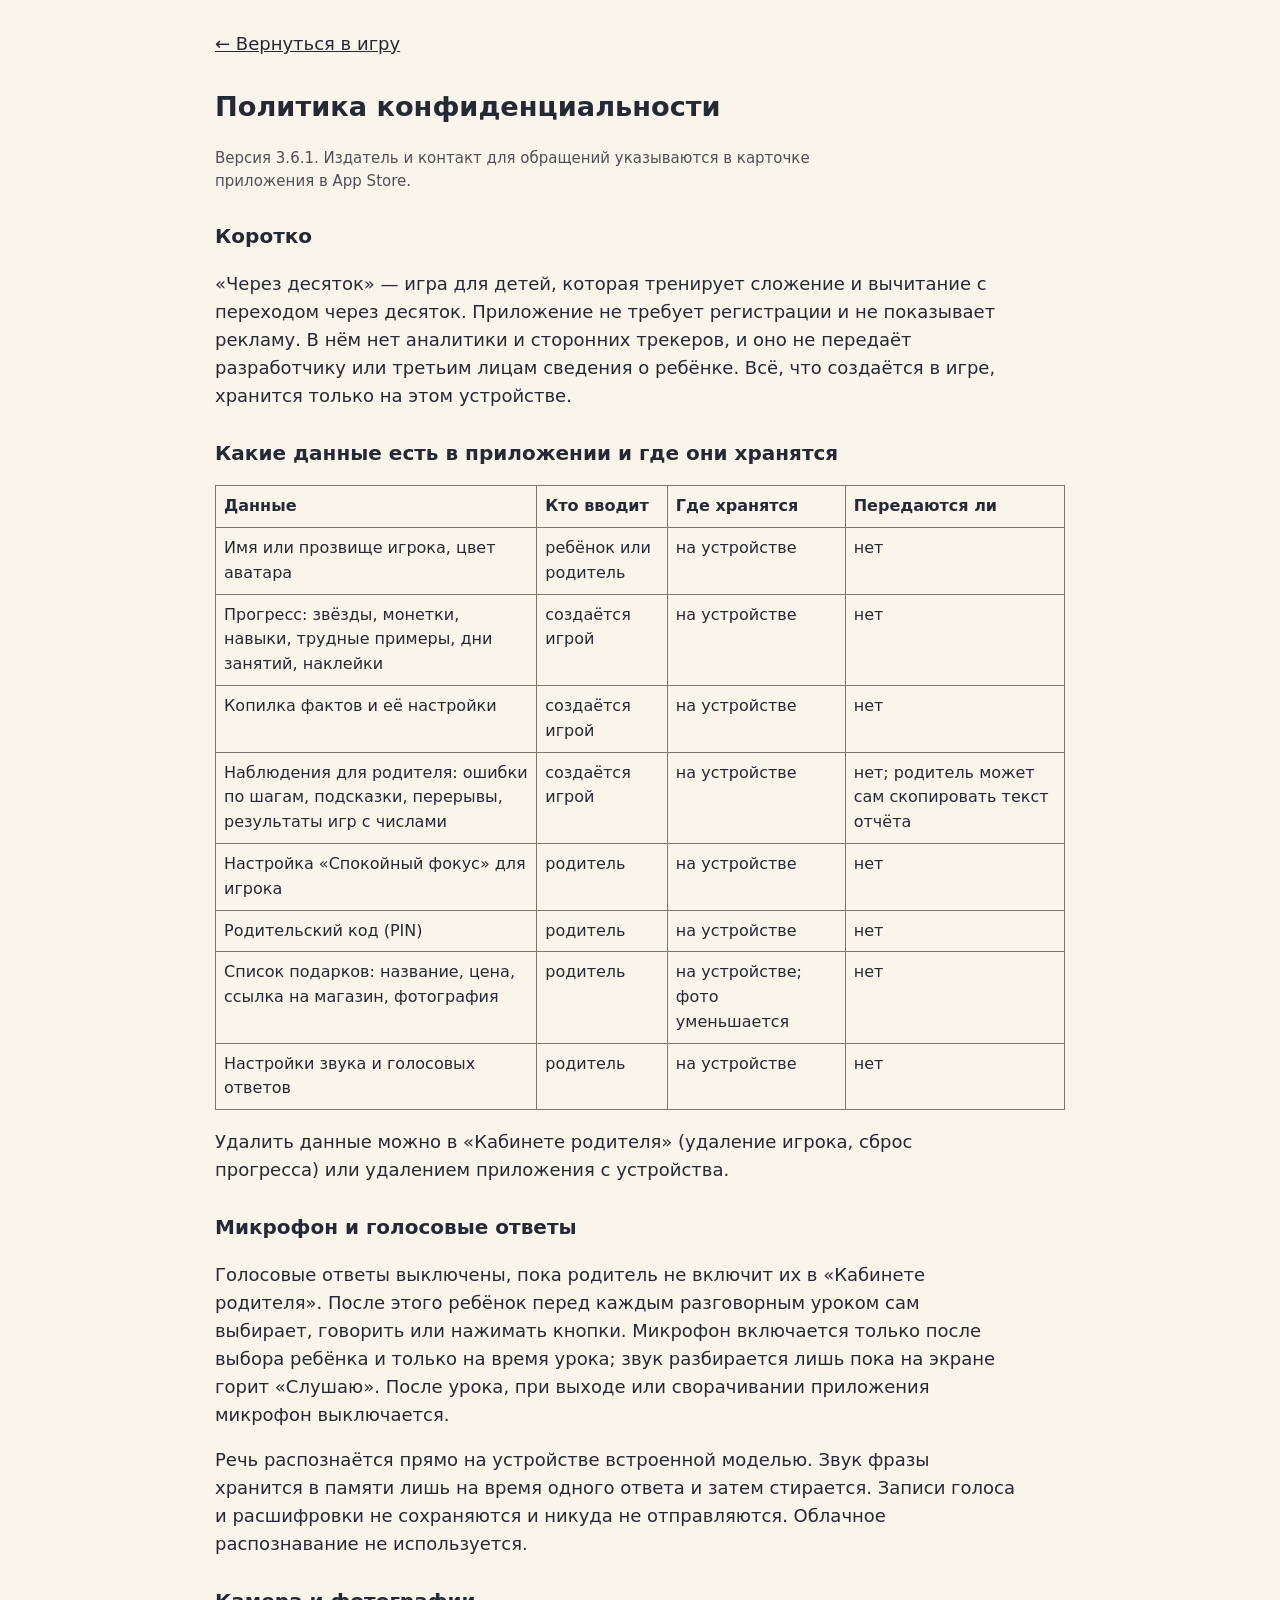
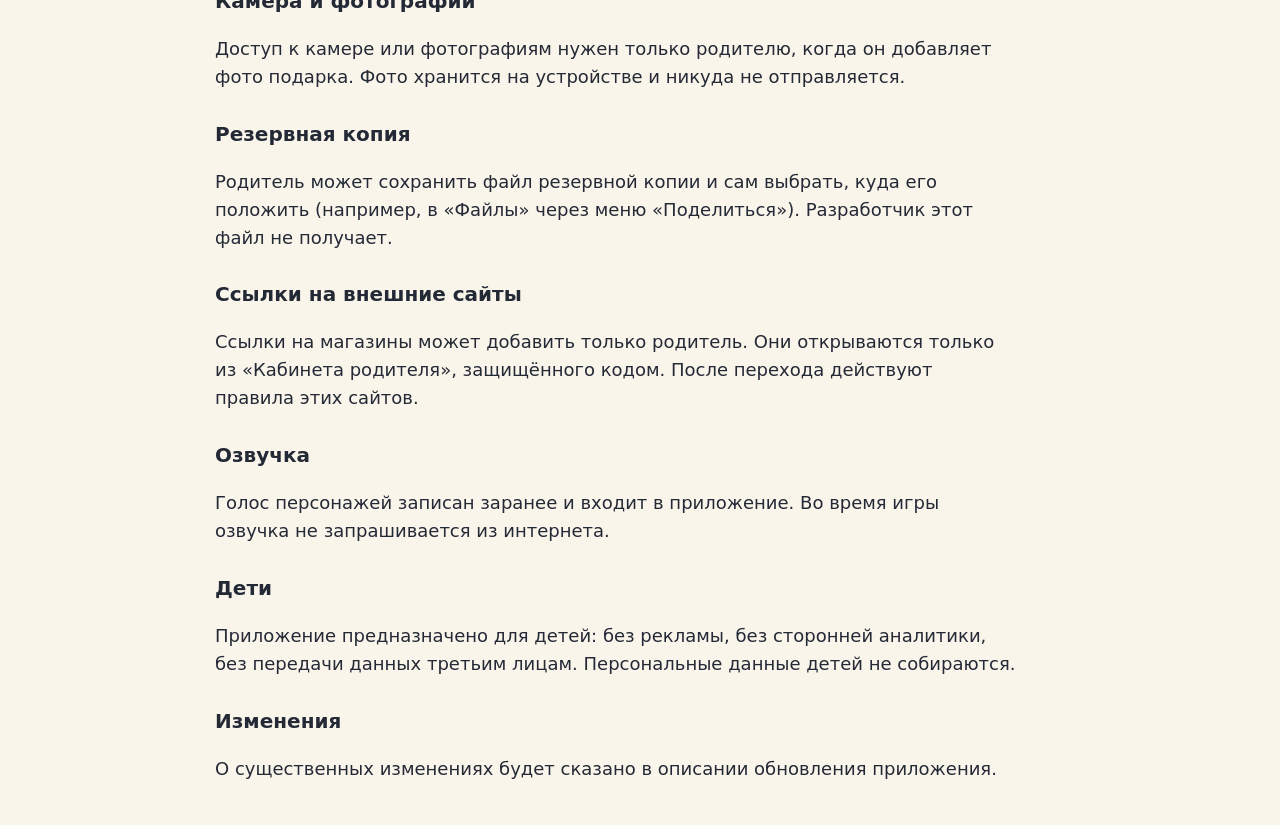
==== privacy.html @ 487e9ee4 "3.6.1 (build 11): adult gate, purchase confirmation, in-app privacy page, compact task layout, Denis" ====
<!doctype html>
<html lang="ru">
<head>
<meta charset="utf-8">
<meta name="viewport" content="width=device-width,initial-scale=1,viewport-fit=cover">
<meta name="color-scheme" content="light dark">
<title>Конфиденциальность · Через десяток</title>
<style>
body{margin:0;background:#faf5eb;color:#242936;font:18px/1.55 system-ui,sans-serif;padding:max(20px,env(safe-area-inset-top)) max(20px,env(safe-area-inset-right)) max(24px,env(safe-area-inset-bottom)) max(20px,env(safe-area-inset-left))}main{max-width:850px;margin:auto}a{display:inline-flex;align-items:center;min-height:48px;color:inherit}h1{font-size:1.7rem}details{margin:12px 0;border:1px solid #817566;border-radius:14px;overflow:hidden}summary{padding:16px;cursor:pointer;font-weight:650;min-height:28px}summary:focus-visible,a:focus-visible{outline:3px solid #257a51;outline-offset:3px}pre{margin:0;padding:16px;border-top:1px solid #817566;font:14px/1.6 ui-monospace,monospace;white-space:pre-wrap;overflow-wrap:anywhere}p{max-width:70ch}@media(prefers-color-scheme:dark){body{background:#1b2028;color:#f2eee7}}
table{border-collapse:collapse;width:100%;font-size:16px}th,td{border:1px solid #817566;padding:8px;text-align:left;vertical-align:top}h2{font-size:1.25rem;margin-top:28px}.note{font-size:15px;opacity:.8}h1{hyphens:auto;overflow-wrap:break-word}@media(max-width:360px){h1{font-size:1.4rem}}@media(max-width:640px){table,tbody,tr,td{display:block;width:auto}tr:first-child{display:none}tr{border:1px solid #817566;border-radius:12px;margin:10px 0;padding:6px 10px}td{border:0;padding:4px 0}td:before{content:attr(data-label) ": ";font-weight:700}}
</style>
</head>
<body><main>
<a href="./index.html">← Вернуться в игру</a>
<h1>Политика конфиденциальности</h1>
<p class="note">Версия 3.6.1. Издатель и контакт для обращений указываются в карточке приложения в App Store.</p>
<h2>Коротко</h2>
<p>«Через десяток» — игра для детей, которая тренирует сложение и вычитание с переходом через десяток. Приложение не требует регистрации и не показывает рекламу. В нём нет аналитики и сторонних трекеров, и оно не передаёт разработчику или третьим лицам сведения о ребёнке. Всё, что создаётся в игре, хранится только на этом устройстве.</p>
<h2>Какие данные есть в приложении и где они хранятся</h2>
<table>
<tr><th>Данные</th><th>Кто вводит</th><th>Где хранятся</th><th>Передаются ли</th></tr>
<tr><td data-label="Данные">Имя или прозвище игрока, цвет аватара</td><td data-label="Кто вводит">ребёнок или родитель</td><td data-label="Где хранятся">на устройстве</td><td data-label="Передаются ли">нет</td></tr>
<tr><td data-label="Данные">Прогресс: звёзды, монетки, навыки, трудные примеры, дни занятий, наклейки</td><td data-label="Кто вводит">создаётся игрой</td><td data-label="Где хранятся">на устройстве</td><td data-label="Передаются ли">нет</td></tr>
<tr><td data-label="Данные">Копилка фактов и её настройки</td><td data-label="Кто вводит">создаётся игрой</td><td data-label="Где хранятся">на устройстве</td><td data-label="Передаются ли">нет</td></tr>
<tr><td data-label="Данные">Наблюдения для родителя: ошибки по шагам, подсказки, перерывы, результаты игр с числами</td><td data-label="Кто вводит">создаётся игрой</td><td data-label="Где хранятся">на устройстве</td><td data-label="Передаются ли">нет; родитель может сам скопировать текст отчёта</td></tr>
<tr><td data-label="Данные">Настройка «Спокойный фокус» для игрока</td><td data-label="Кто вводит">родитель</td><td data-label="Где хранятся">на устройстве</td><td data-label="Передаются ли">нет</td></tr>
<tr><td data-label="Данные">Родительский код (PIN)</td><td data-label="Кто вводит">родитель</td><td data-label="Где хранятся">на устройстве</td><td data-label="Передаются ли">нет</td></tr>
<tr><td data-label="Данные">Список подарков: название, цена, ссылка на магазин, фотография</td><td data-label="Кто вводит">родитель</td><td data-label="Где хранятся">на устройстве; фото уменьшается</td><td data-label="Передаются ли">нет</td></tr>
<tr><td data-label="Данные">Настройки звука и голосовых ответов</td><td data-label="Кто вводит">родитель</td><td data-label="Где хранятся">на устройстве</td><td data-label="Передаются ли">нет</td></tr>
</table>
<p>Удалить данные можно в «Кабинете родителя» (удаление игрока, сброс прогресса) или удалением приложения с устройства.</p>
<h2>Микрофон и голосовые ответы</h2>
<p>Голосовые ответы выключены, пока родитель не включит их в «Кабинете родителя». После этого ребёнок перед каждым разговорным уроком сам выбирает, говорить или нажимать кнопки. Микрофон включается только после выбора ребёнка и только на время урока; звук разбирается лишь пока на экране горит «Слушаю». После урока, при выходе или сворачивании приложения микрофон выключается.</p>
<p>Речь распознаётся прямо на устройстве встроенной моделью. Звук фразы хранится в памяти лишь на время одного ответа и затем стирается. Записи голоса и расшифровки не сохраняются и никуда не отправляются. Облачное распознавание не используется.</p>
<h2>Камера и фотографии</h2>
<p>Доступ к камере или фотографиям нужен только родителю, когда он добавляет фото подарка. Фото хранится на устройстве и никуда не отправляется.</p>
<h2>Резервная копия</h2>
<p>Родитель может сохранить файл резервной копии и сам выбрать, куда его положить (например, в «Файлы» через меню «Поделиться»). Разработчик этот файл не получает.</p>
<h2>Ссылки на внешние сайты</h2>
<p>Ссылки на магазины может добавить только родитель. Они открываются только из «Кабинета родителя», защищённого кодом. После перехода действуют правила этих сайтов.</p>
<h2>Озвучка</h2>
<p>Голос персонажей записан заранее и входит в приложение. Во время игры озвучка не запрашивается из интернета.</p>
<h2>Дети</h2>
<p>Приложение предназначено для детей: без рекламы, без сторонней аналитики, без передачи данных третьим лицам. Персональные данные детей не собираются.</p>
<h2>Изменения</h2>
<p>О существенных изменениях будет сказано в описании обновления приложения.</p>
</main></body></html>
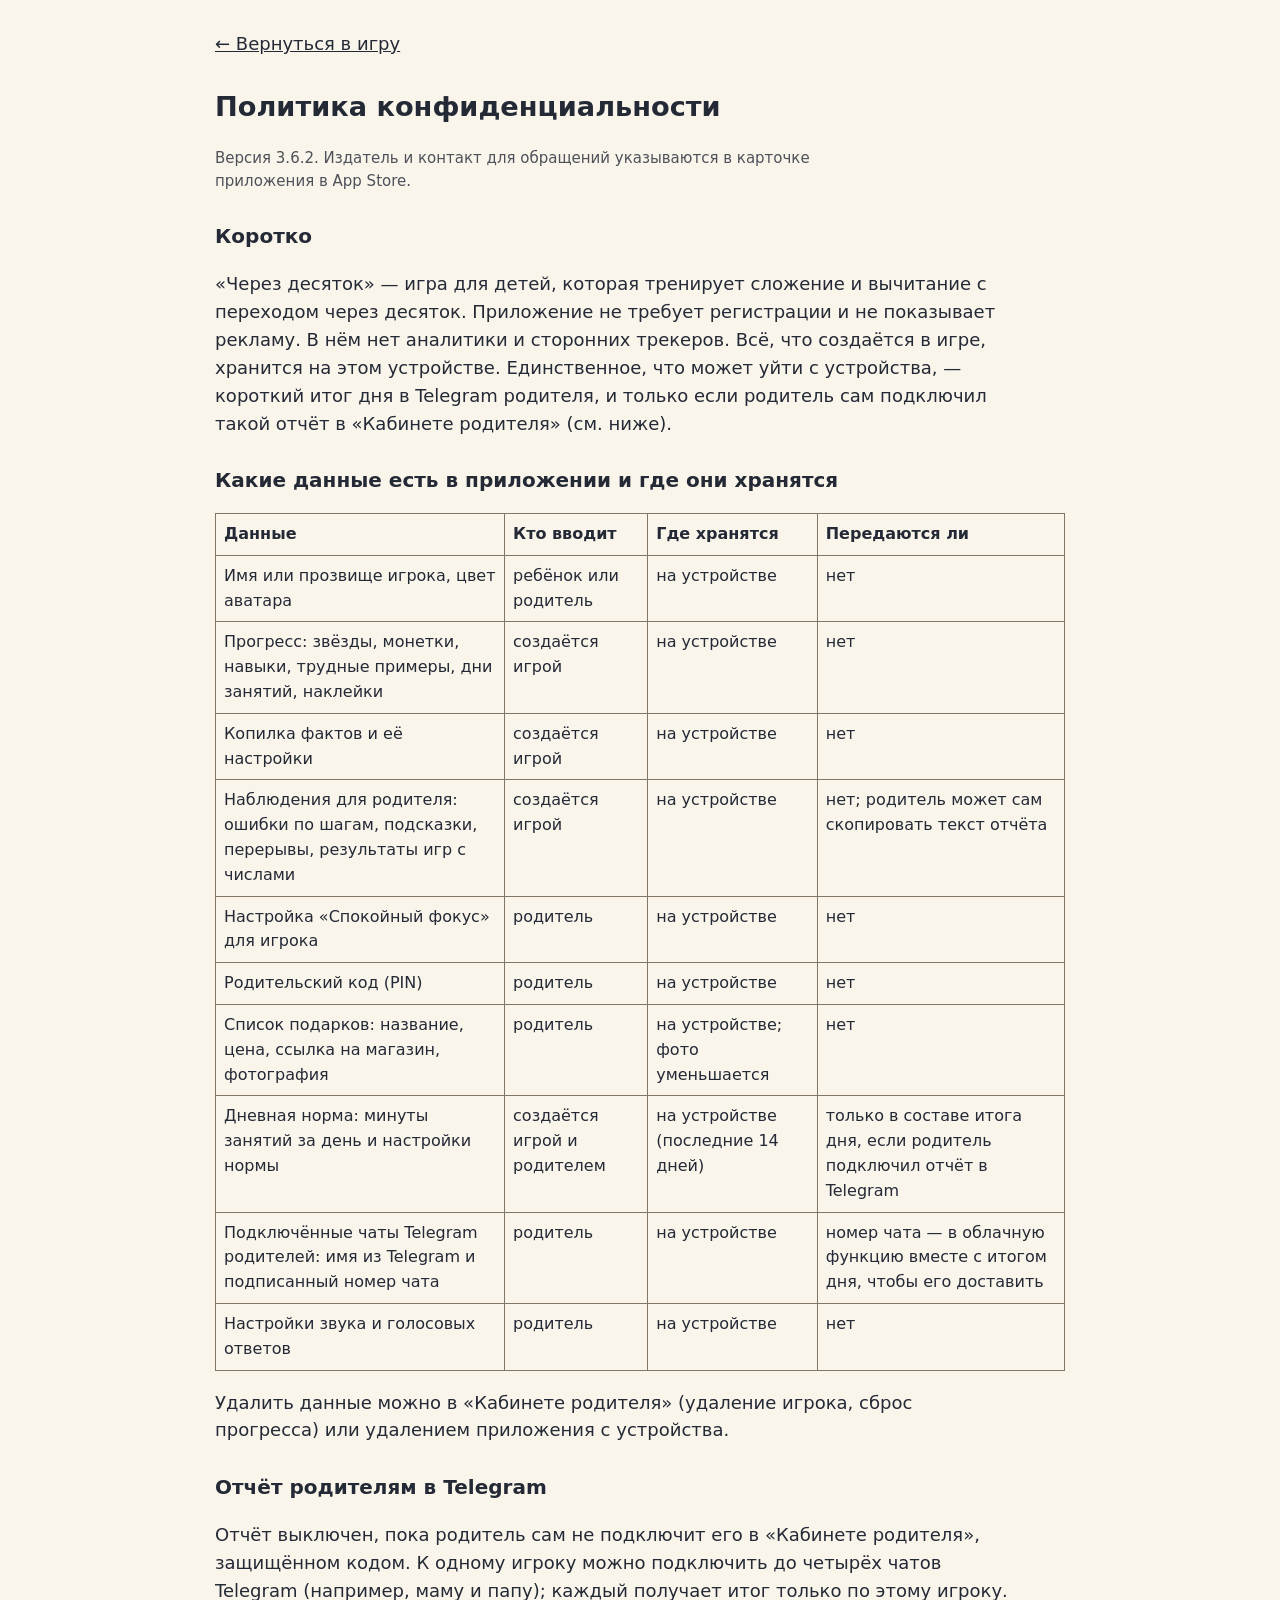
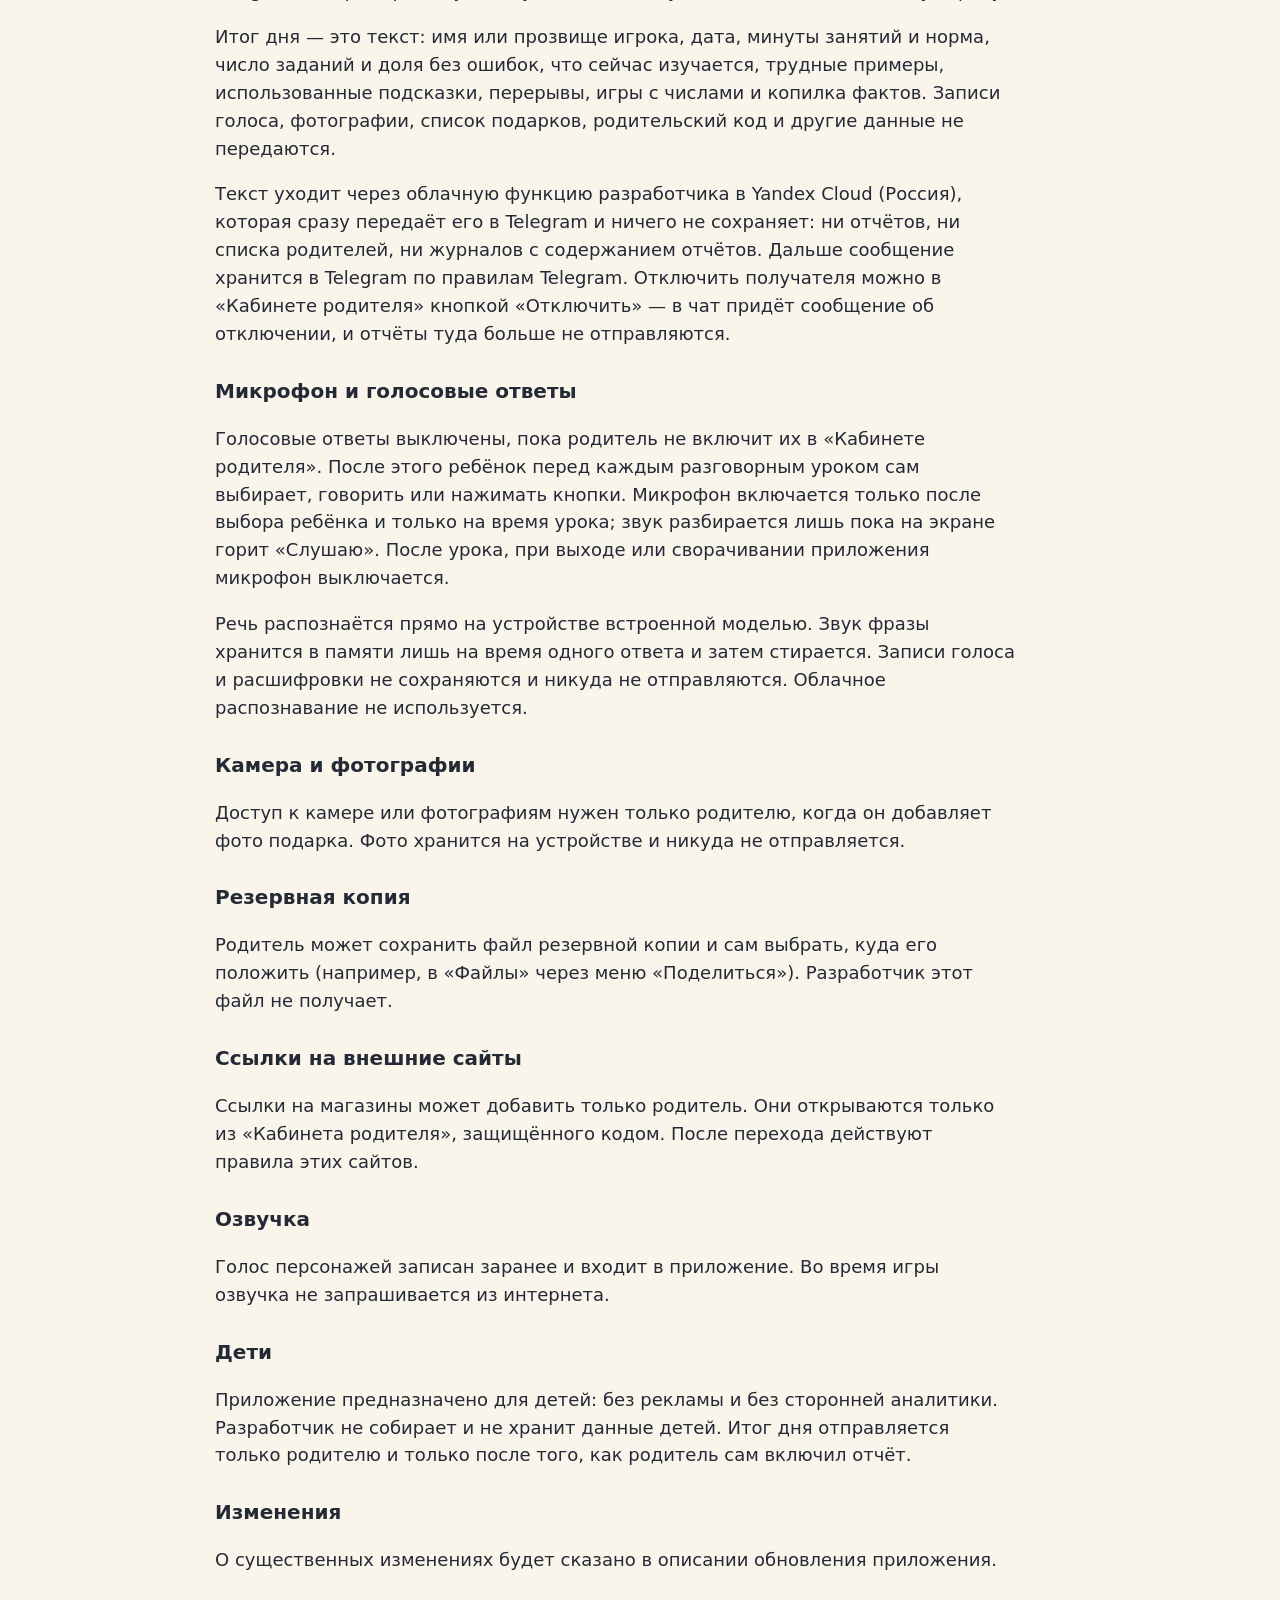
==== commit 90175b4f: "3.6.2 (build 12): daily goal with soft stop, parent Telegram report (inactive until bot is deployed)" ====
--- a/privacy.html
+++ b/privacy.html
@@ -13,9 +13,9 @@
 <body><main>
 <a href="./index.html">← Вернуться в игру</a>
 <h1>Политика конфиденциальности</h1>
-<p class="note">Версия 3.6.1. Издатель и контакт для обращений указываются в карточке приложения в App Store.</p>
+<p class="note">Версия 3.6.2. Издатель и контакт для обращений указываются в карточке приложения в App Store.</p>
 <h2>Коротко</h2>
-<p>«Через десяток» — игра для детей, которая тренирует сложение и вычитание с переходом через десяток. Приложение не требует регистрации и не показывает рекламу. В нём нет аналитики и сторонних трекеров, и оно не передаёт разработчику или третьим лицам сведения о ребёнке. Всё, что создаётся в игре, хранится только на этом устройстве.</p>
+<p>«Через десяток» — игра для детей, которая тренирует сложение и вычитание с переходом через десяток. Приложение не требует регистрации и не показывает рекламу. В нём нет аналитики и сторонних трекеров. Всё, что создаётся в игре, хранится на этом устройстве. Единственное, что может уйти с устройства, — короткий итог дня в Telegram родителя, и только если родитель сам подключил такой отчёт в «Кабинете родителя» (см. ниже).</p>
 <h2>Какие данные есть в приложении и где они хранятся</h2>
 <table>
 <tr><th>Данные</th><th>Кто вводит</th><th>Где хранятся</th><th>Передаются ли</th></tr>
@@ -26,9 +26,15 @@
 <tr><td data-label="Данные">Настройка «Спокойный фокус» для игрока</td><td data-label="Кто вводит">родитель</td><td data-label="Где хранятся">на устройстве</td><td data-label="Передаются ли">нет</td></tr>
 <tr><td data-label="Данные">Родительский код (PIN)</td><td data-label="Кто вводит">родитель</td><td data-label="Где хранятся">на устройстве</td><td data-label="Передаются ли">нет</td></tr>
 <tr><td data-label="Данные">Список подарков: название, цена, ссылка на магазин, фотография</td><td data-label="Кто вводит">родитель</td><td data-label="Где хранятся">на устройстве; фото уменьшается</td><td data-label="Передаются ли">нет</td></tr>
+<tr><td data-label="Данные">Дневная норма: минуты занятий за день и настройки нормы</td><td data-label="Кто вводит">создаётся игрой и родителем</td><td data-label="Где хранятся">на устройстве (последние 14 дней)</td><td data-label="Передаются ли">только в составе итога дня, если родитель подключил отчёт в Telegram</td></tr>
+<tr><td data-label="Данные">Подключённые чаты Telegram родителей: имя из Telegram и подписанный номер чата</td><td data-label="Кто вводит">родитель</td><td data-label="Где хранятся">на устройстве</td><td data-label="Передаются ли">номер чата — в облачную функцию вместе с итогом дня, чтобы его доставить</td></tr>
 <tr><td data-label="Данные">Настройки звука и голосовых ответов</td><td data-label="Кто вводит">родитель</td><td data-label="Где хранятся">на устройстве</td><td data-label="Передаются ли">нет</td></tr>
 </table>
 <p>Удалить данные можно в «Кабинете родителя» (удаление игрока, сброс прогресса) или удалением приложения с устройства.</p>
+<h2>Отчёт родителям в Telegram</h2>
+<p>Отчёт выключен, пока родитель сам не подключит его в «Кабинете родителя», защищённом кодом. К одному игроку можно подключить до четырёх чатов Telegram (например, маму и папу); каждый получает итог только по этому игроку.</p>
+<p>Итог дня — это текст: имя или прозвище игрока, дата, минуты занятий и норма, число заданий и доля без ошибок, что сейчас изучается, трудные примеры, использованные подсказки, перерывы, игры с числами и копилка фактов. Записи голоса, фотографии, список подарков, родительский код и другие данные не передаются.</p>
+<p>Текст уходит через облачную функцию разработчика в Yandex Cloud (Россия), которая сразу передаёт его в Telegram и ничего не сохраняет: ни отчётов, ни списка родителей, ни журналов с содержанием отчётов. Дальше сообщение хранится в Telegram по правилам Telegram. Отключить получателя можно в «Кабинете родителя» кнопкой «Отключить» — в чат придёт сообщение об отключении, и отчёты туда больше не отправляются.</p>
 <h2>Микрофон и голосовые ответы</h2>
 <p>Голосовые ответы выключены, пока родитель не включит их в «Кабинете родителя». После этого ребёнок перед каждым разговорным уроком сам выбирает, говорить или нажимать кнопки. Микрофон включается только после выбора ребёнка и только на время урока; звук разбирается лишь пока на экране горит «Слушаю». После урока, при выходе или сворачивании приложения микрофон выключается.</p>
 <p>Речь распознаётся прямо на устройстве встроенной моделью. Звук фразы хранится в памяти лишь на время одного ответа и затем стирается. Записи голоса и расшифровки не сохраняются и никуда не отправляются. Облачное распознавание не используется.</p>
@@ -41,7 +47,7 @@
 <h2>Озвучка</h2>
 <p>Голос персонажей записан заранее и входит в приложение. Во время игры озвучка не запрашивается из интернета.</p>
 <h2>Дети</h2>
-<p>Приложение предназначено для детей: без рекламы, без сторонней аналитики, без передачи данных третьим лицам. Персональные данные детей не собираются.</p>
+<p>Приложение предназначено для детей: без рекламы и без сторонней аналитики. Разработчик не собирает и не хранит данные детей. Итог дня отправляется только родителю и только после того, как родитель сам включил отчёт.</p>
 <h2>Изменения</h2>
 <p>О существенных изменениях будет сказано в описании обновления приложения.</p>
 </main></body></html>
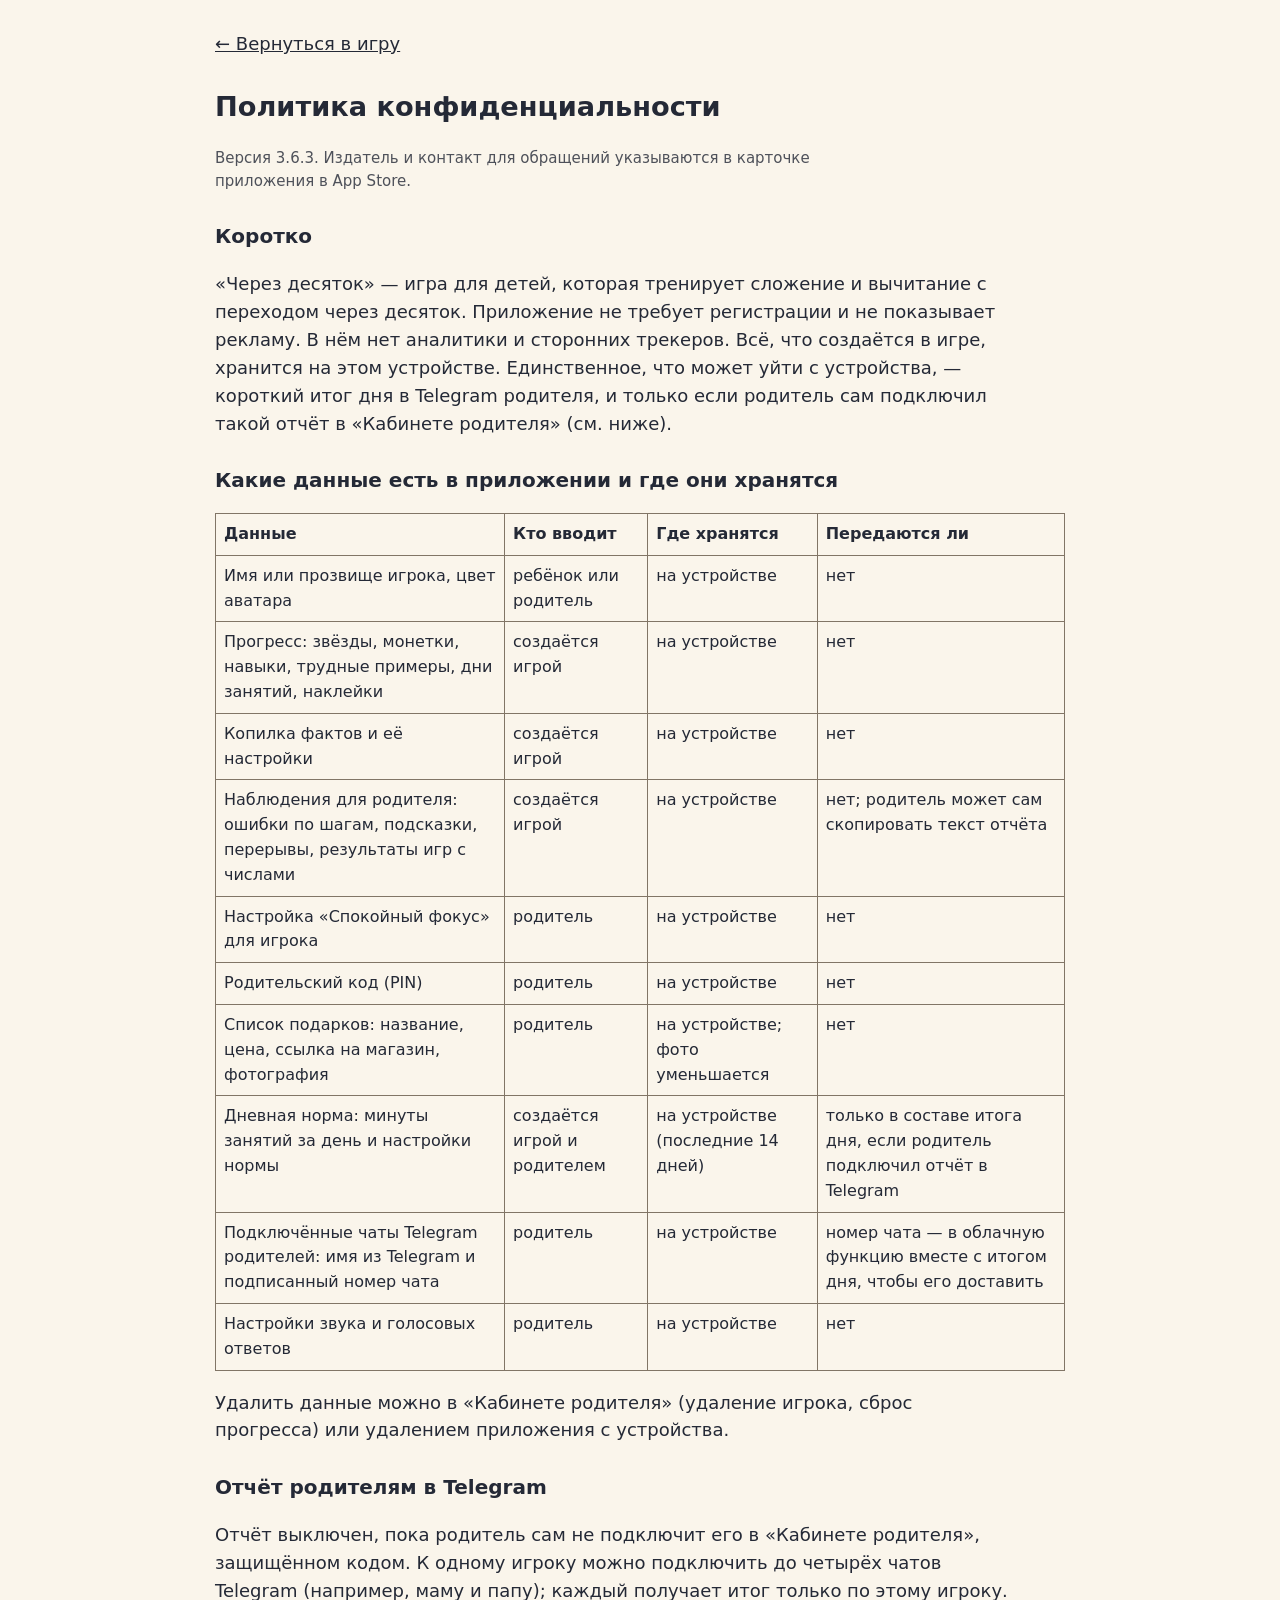
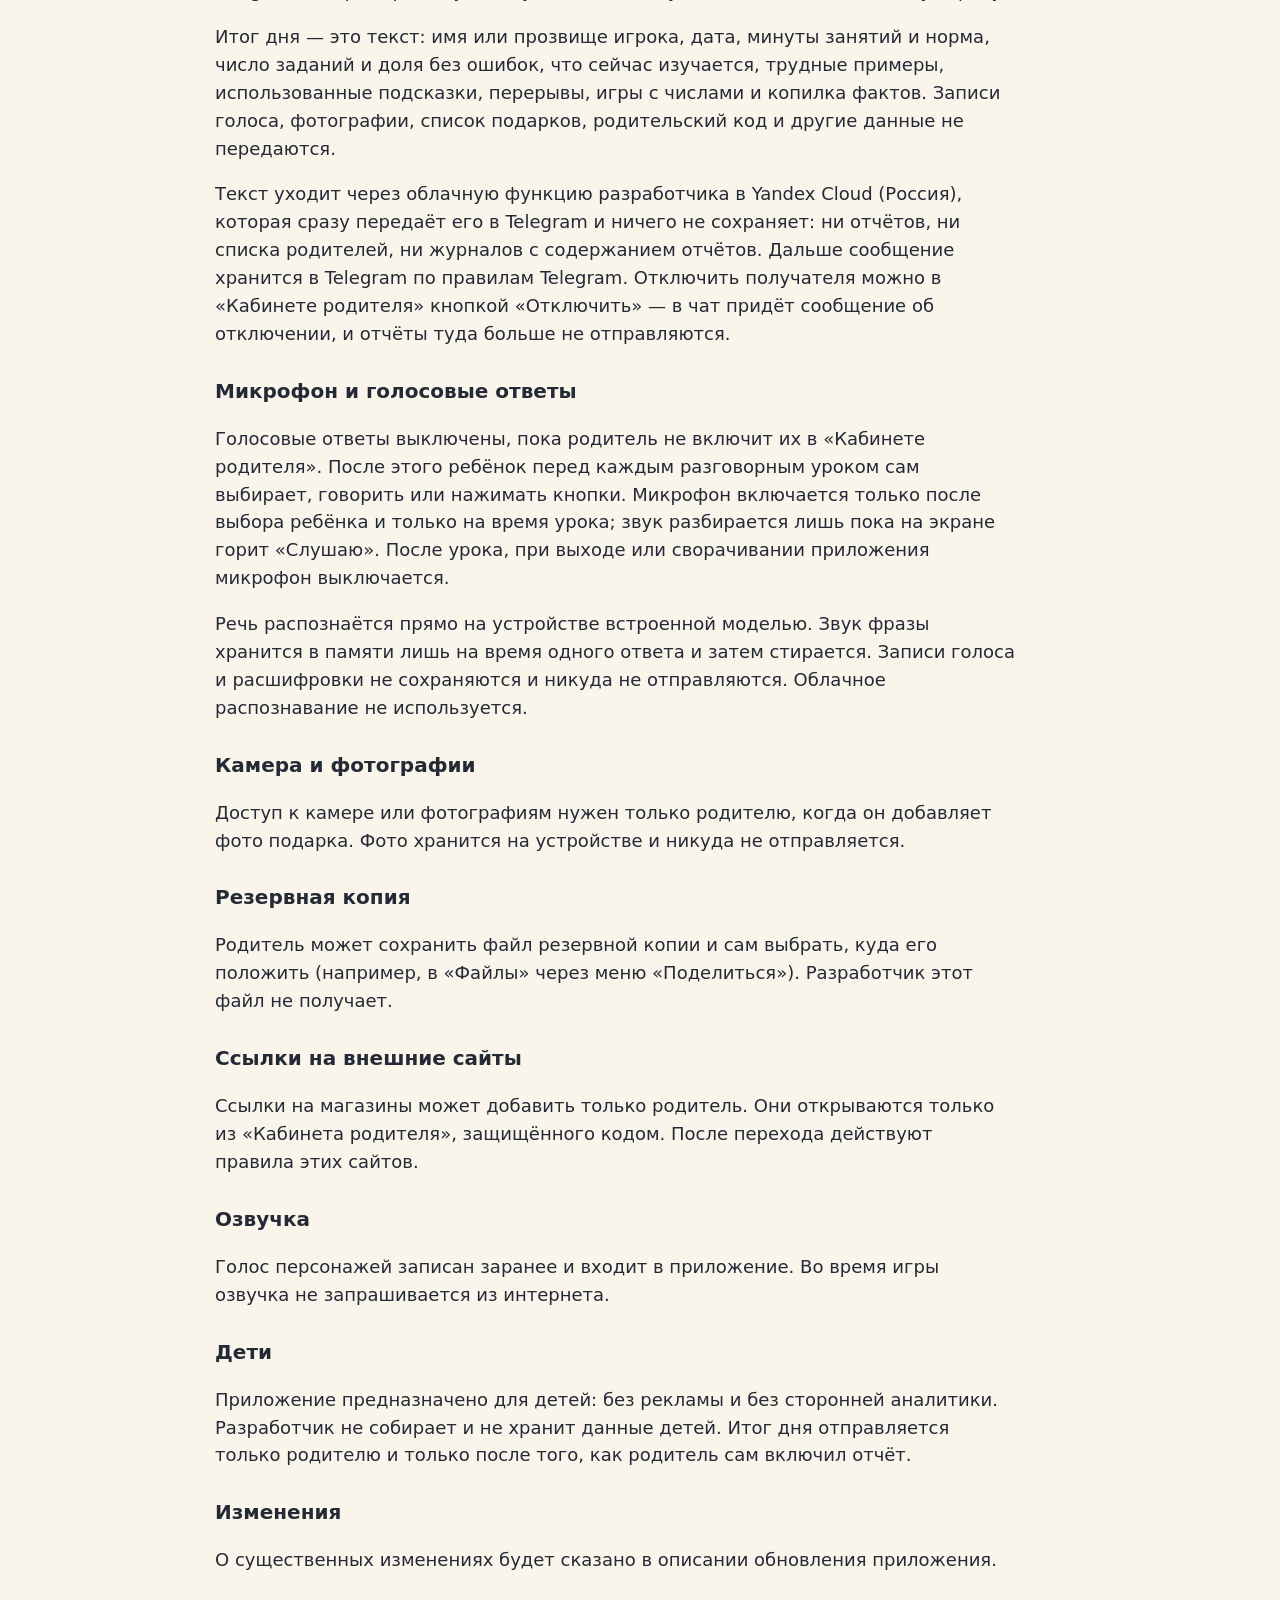
==== commit 8624b166: "3.6.3 (build 13): parent report connected to the deployed cloud function; bot name requested from th" ====
--- a/privacy.html
+++ b/privacy.html
@@ -13,7 +13,7 @@
 <body><main>
 <a href="./index.html">← Вернуться в игру</a>
 <h1>Политика конфиденциальности</h1>
-<p class="note">Версия 3.6.2. Издатель и контакт для обращений указываются в карточке приложения в App Store.</p>
+<p class="note">Версия 3.6.3. Издатель и контакт для обращений указываются в карточке приложения в App Store.</p>
 <h2>Коротко</h2>
 <p>«Через десяток» — игра для детей, которая тренирует сложение и вычитание с переходом через десяток. Приложение не требует регистрации и не показывает рекламу. В нём нет аналитики и сторонних трекеров. Всё, что создаётся в игре, хранится на этом устройстве. Единственное, что может уйти с устройства, — короткий итог дня в Telegram родителя, и только если родитель сам подключил такой отчёт в «Кабинете родителя» (см. ниже).</p>
 <h2>Какие данные есть в приложении и где они хранятся</h2>
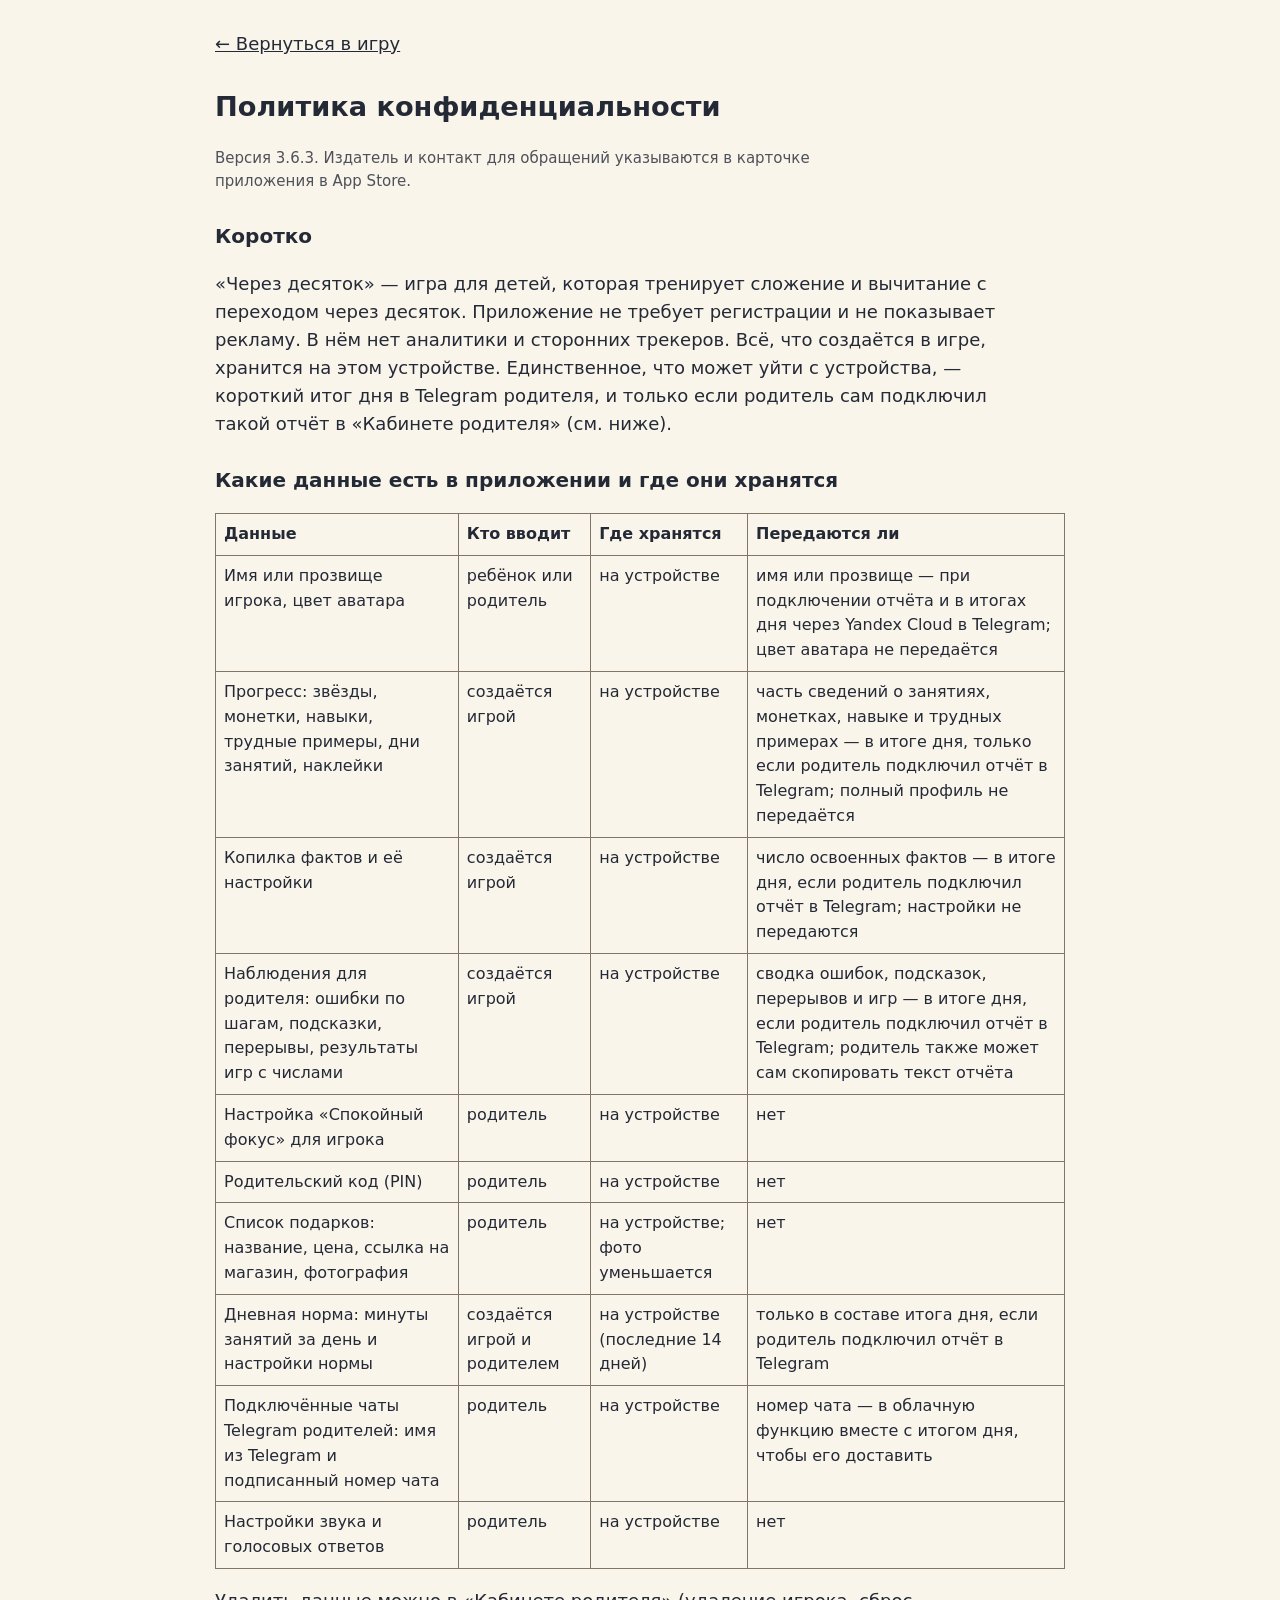
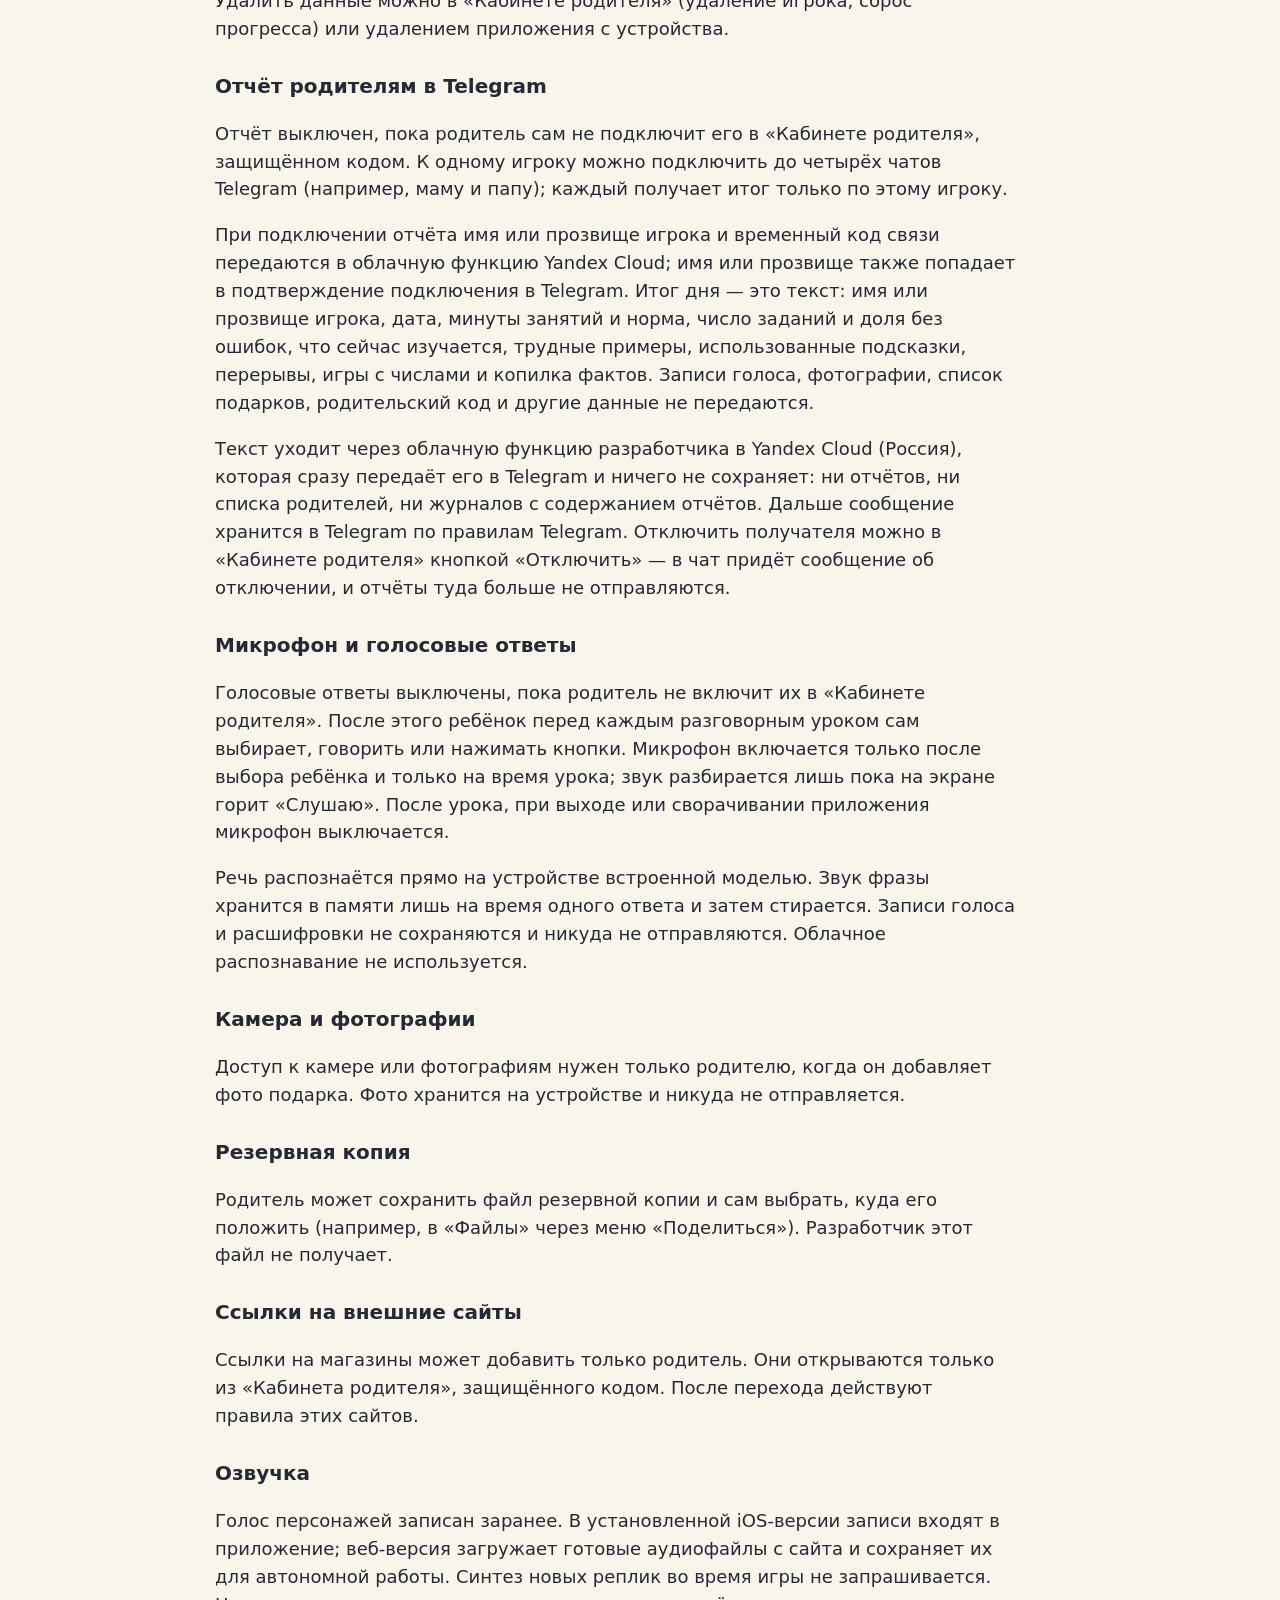
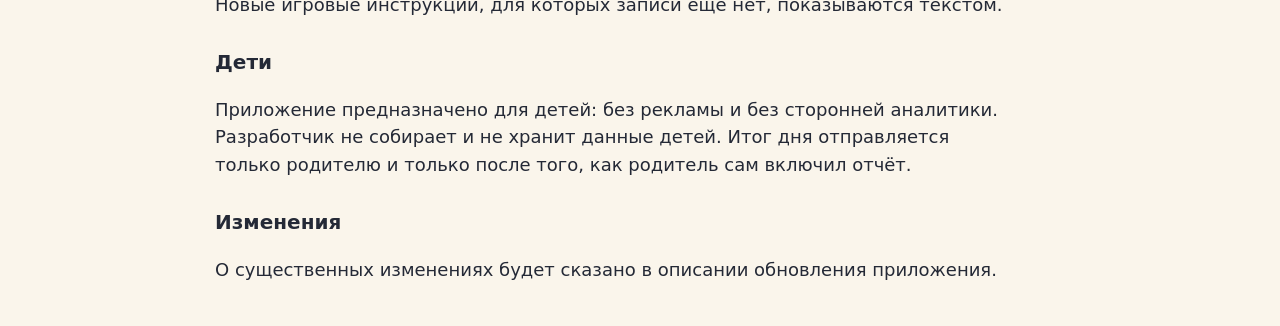
==== commit 6716b6db: "Update test game to 3.6.3 r124 with the forest and festival scenes" ====
--- a/privacy.html
+++ b/privacy.html
@@ -19,10 +19,10 @@
 <h2>Какие данные есть в приложении и где они хранятся</h2>
 <table>
 <tr><th>Данные</th><th>Кто вводит</th><th>Где хранятся</th><th>Передаются ли</th></tr>
-<tr><td data-label="Данные">Имя или прозвище игрока, цвет аватара</td><td data-label="Кто вводит">ребёнок или родитель</td><td data-label="Где хранятся">на устройстве</td><td data-label="Передаются ли">нет</td></tr>
-<tr><td data-label="Данные">Прогресс: звёзды, монетки, навыки, трудные примеры, дни занятий, наклейки</td><td data-label="Кто вводит">создаётся игрой</td><td data-label="Где хранятся">на устройстве</td><td data-label="Передаются ли">нет</td></tr>
-<tr><td data-label="Данные">Копилка фактов и её настройки</td><td data-label="Кто вводит">создаётся игрой</td><td data-label="Где хранятся">на устройстве</td><td data-label="Передаются ли">нет</td></tr>
-<tr><td data-label="Данные">Наблюдения для родителя: ошибки по шагам, подсказки, перерывы, результаты игр с числами</td><td data-label="Кто вводит">создаётся игрой</td><td data-label="Где хранятся">на устройстве</td><td data-label="Передаются ли">нет; родитель может сам скопировать текст отчёта</td></tr>
+<tr><td data-label="Данные">Имя или прозвище игрока, цвет аватара</td><td data-label="Кто вводит">ребёнок или родитель</td><td data-label="Где хранятся">на устройстве</td><td data-label="Передаются ли">имя или прозвище — при подключении отчёта и в итогах дня через Yandex Cloud в Telegram; цвет аватара не передаётся</td></tr>
+<tr><td data-label="Данные">Прогресс: звёзды, монетки, навыки, трудные примеры, дни занятий, наклейки</td><td data-label="Кто вводит">создаётся игрой</td><td data-label="Где хранятся">на устройстве</td><td data-label="Передаются ли">часть сведений о занятиях, монетках, навыке и трудных примерах — в итоге дня, только если родитель подключил отчёт в Telegram; полный профиль не передаётся</td></tr>
+<tr><td data-label="Данные">Копилка фактов и её настройки</td><td data-label="Кто вводит">создаётся игрой</td><td data-label="Где хранятся">на устройстве</td><td data-label="Передаются ли">число освоенных фактов — в итоге дня, если родитель подключил отчёт в Telegram; настройки не передаются</td></tr>
+<tr><td data-label="Данные">Наблюдения для родителя: ошибки по шагам, подсказки, перерывы, результаты игр с числами</td><td data-label="Кто вводит">создаётся игрой</td><td data-label="Где хранятся">на устройстве</td><td data-label="Передаются ли">сводка ошибок, подсказок, перерывов и игр — в итоге дня, если родитель подключил отчёт в Telegram; родитель также может сам скопировать текст отчёта</td></tr>
 <tr><td data-label="Данные">Настройка «Спокойный фокус» для игрока</td><td data-label="Кто вводит">родитель</td><td data-label="Где хранятся">на устройстве</td><td data-label="Передаются ли">нет</td></tr>
 <tr><td data-label="Данные">Родительский код (PIN)</td><td data-label="Кто вводит">родитель</td><td data-label="Где хранятся">на устройстве</td><td data-label="Передаются ли">нет</td></tr>
 <tr><td data-label="Данные">Список подарков: название, цена, ссылка на магазин, фотография</td><td data-label="Кто вводит">родитель</td><td data-label="Где хранятся">на устройстве; фото уменьшается</td><td data-label="Передаются ли">нет</td></tr>
@@ -33,7 +33,7 @@
 <p>Удалить данные можно в «Кабинете родителя» (удаление игрока, сброс прогресса) или удалением приложения с устройства.</p>
 <h2>Отчёт родителям в Telegram</h2>
 <p>Отчёт выключен, пока родитель сам не подключит его в «Кабинете родителя», защищённом кодом. К одному игроку можно подключить до четырёх чатов Telegram (например, маму и папу); каждый получает итог только по этому игроку.</p>
-<p>Итог дня — это текст: имя или прозвище игрока, дата, минуты занятий и норма, число заданий и доля без ошибок, что сейчас изучается, трудные примеры, использованные подсказки, перерывы, игры с числами и копилка фактов. Записи голоса, фотографии, список подарков, родительский код и другие данные не передаются.</p>
+<p>При подключении отчёта имя или прозвище игрока и временный код связи передаются в облачную функцию Yandex Cloud; имя или прозвище также попадает в подтверждение подключения в Telegram. Итог дня — это текст: имя или прозвище игрока, дата, минуты занятий и норма, число заданий и доля без ошибок, что сейчас изучается, трудные примеры, использованные подсказки, перерывы, игры с числами и копилка фактов. Записи голоса, фотографии, список подарков, родительский код и другие данные не передаются.</p>
 <p>Текст уходит через облачную функцию разработчика в Yandex Cloud (Россия), которая сразу передаёт его в Telegram и ничего не сохраняет: ни отчётов, ни списка родителей, ни журналов с содержанием отчётов. Дальше сообщение хранится в Telegram по правилам Telegram. Отключить получателя можно в «Кабинете родителя» кнопкой «Отключить» — в чат придёт сообщение об отключении, и отчёты туда больше не отправляются.</p>
 <h2>Микрофон и голосовые ответы</h2>
 <p>Голосовые ответы выключены, пока родитель не включит их в «Кабинете родителя». После этого ребёнок перед каждым разговорным уроком сам выбирает, говорить или нажимать кнопки. Микрофон включается только после выбора ребёнка и только на время урока; звук разбирается лишь пока на экране горит «Слушаю». После урока, при выходе или сворачивании приложения микрофон выключается.</p>
@@ -45,7 +45,7 @@
 <h2>Ссылки на внешние сайты</h2>
 <p>Ссылки на магазины может добавить только родитель. Они открываются только из «Кабинета родителя», защищённого кодом. После перехода действуют правила этих сайтов.</p>
 <h2>Озвучка</h2>
-<p>Голос персонажей записан заранее и входит в приложение. Во время игры озвучка не запрашивается из интернета.</p>
+<p>Голос персонажей записан заранее. В установленной iOS-версии записи входят в приложение; веб-версия загружает готовые аудиофайлы с сайта и сохраняет их для автономной работы. Синтез новых реплик во время игры не запрашивается. Новые игровые инструкции, для которых записи ещё нет, показываются текстом.</p>
 <h2>Дети</h2>
 <p>Приложение предназначено для детей: без рекламы и без сторонней аналитики. Разработчик не собирает и не хранит данные детей. Итог дня отправляется только родителю и только после того, как родитель сам включил отчёт.</p>
 <h2>Изменения</h2>
